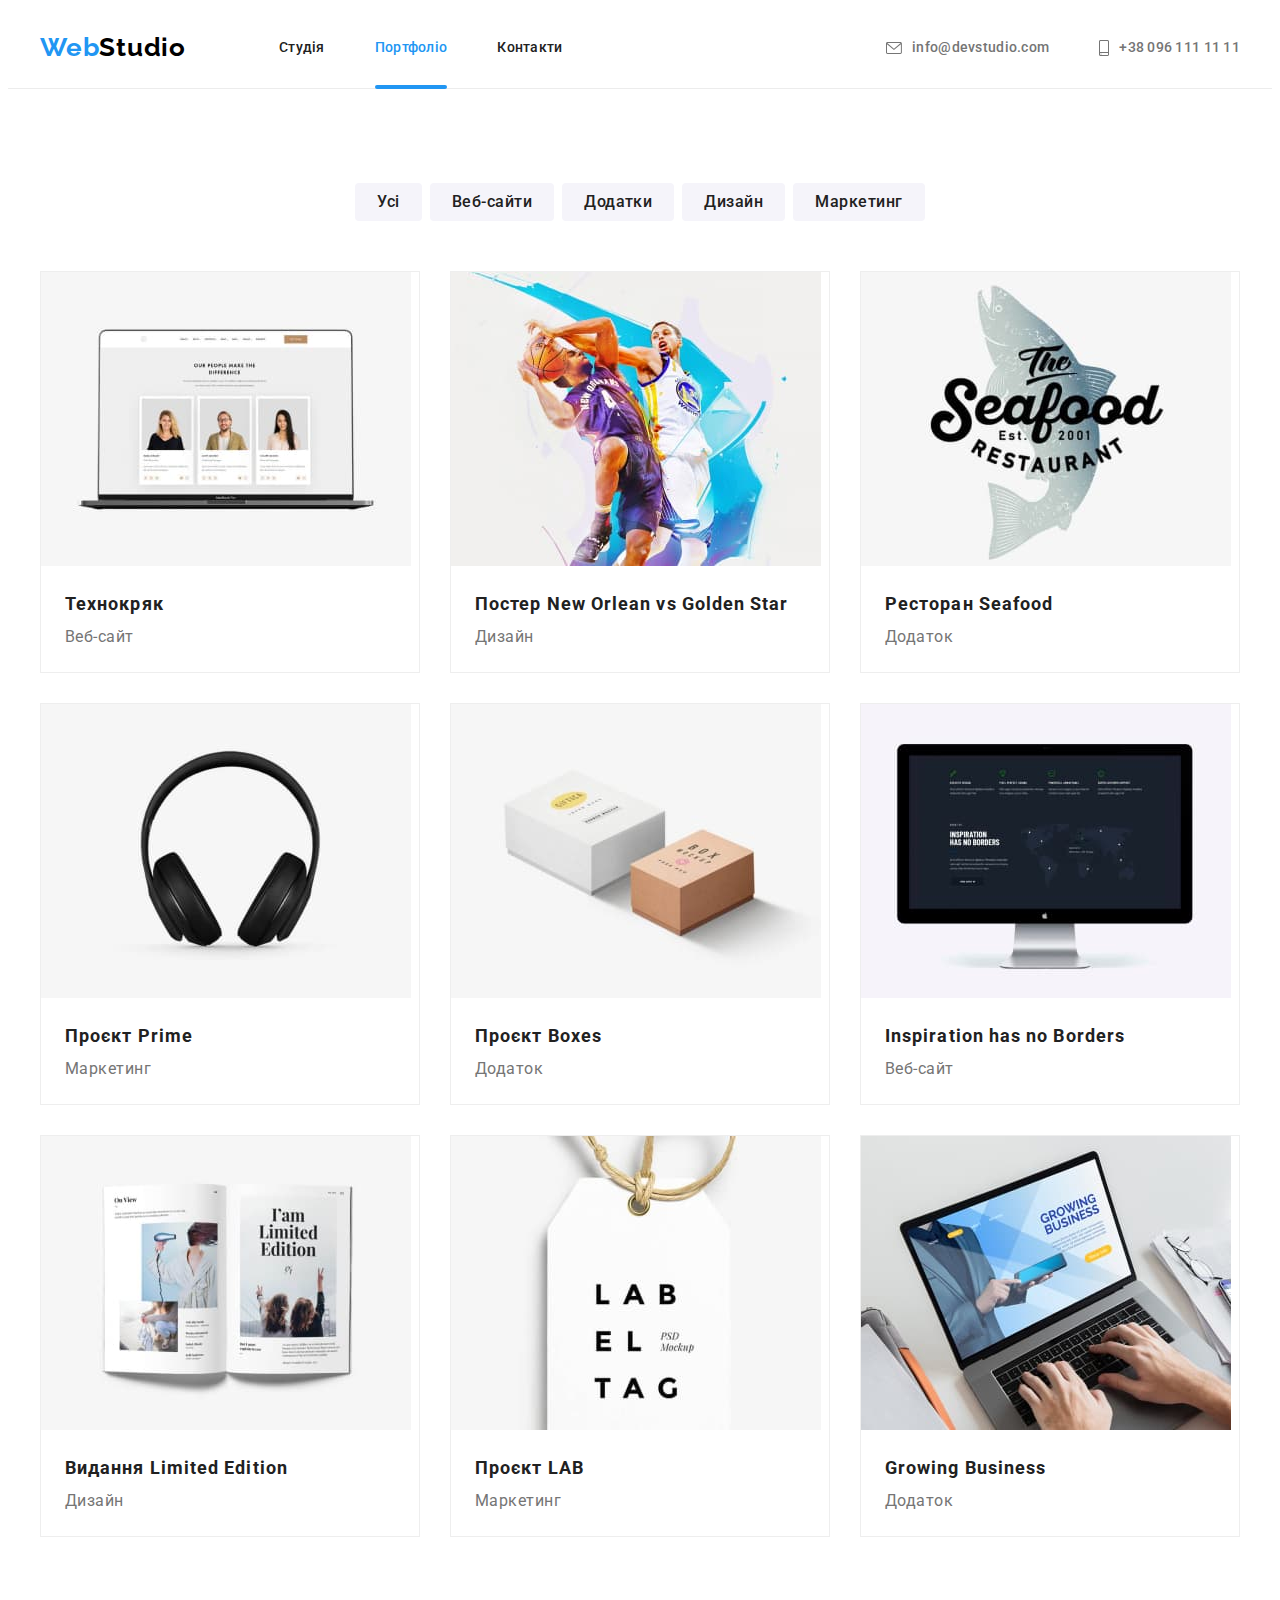
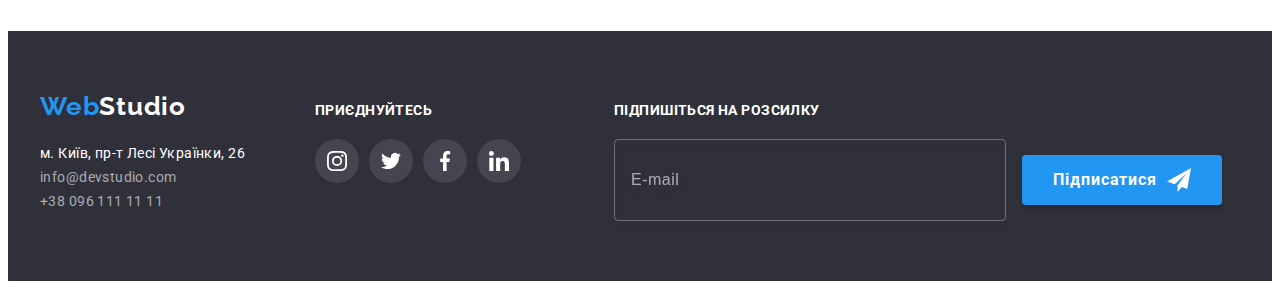
==== portfolio.html @ be8a94b7 "add files" ====
<!DOCTYPE html>
<html lang="uk">
  <head>
    <meta charset="UTF-8" />
    <meta http-equiv="X-UA-Compatible" content="IE=edge" />
    <meta name="viewport" content="width=device-width, initial-scale=1.0" />
    <title>Document</title>
    <link rel="preconnect" href="https://fonts.googleapis.com" />
    <link rel="preconnect" href="https://fonts.gstatic.com" crossorigin />
    <link
      href="https://fonts.googleapis.com/css2?family=Raleway:wght@700&family=Roboto:wght@400;500;700;900&display=swap"
      rel="stylesheet"
    />
    <link
      rel="stylesheet"
      href="https://cdnjs.cloudflare.com/ajax/libs/modern-normalize/1.1.0/modern-normalize.min.css"
      integrity="sha512-wpPYUAdjBVSE4KJnH1VR1HeZfpl1ub8YT/NKx4PuQ5NmX2tKuGu6U/JRp5y+Y8XG2tV+wKQpNHVUX03MfMFn9Q=="
      crossorigin="anonymous"
      referrerpolicy="no-referrer"
    />
    <link rel="stylesheet" href="./css/styles.css" />
    <link rel="stylesheet" href="./css/main.min.css" />
  </head>
  <body>
    <!-- хедер -->
    <header class="page-header">
      <div class="container">
        <nav class="navigate">
          <a href="./index.html" class="logo"
            ><span class="title-logo">Web</span>Studio</a
          >

          <!-- навігація -->
          <div class="nav-thumb">
            <ul class="site-nav">
              <li class="item">
                <a href="./index.html" class="link">Студія</a>
              </li>
              <li class="item current">
                <a href="./portfolio.html" class="link">Портфоліо</a>
              </li>
              <li class="item"><a href="" class="link">Контакти</a></li>
            </ul>
          </div>
        </nav>

        <!-- контакти -->
        <ul class="site-contacts">
          <li class="item">
            <a href="mailto:info@devstudio.com" class="contact-link link"
              ><svg class="icon-envelope" widht="16" height="12">
                <use href="./images/sprite.svg#icon-envelope"></use></svg
              >info@devstudio.com</a
            >
          </li>

          <li class="item">
            <a href="tel:+380961111111" class="contact-link link"
              ><svg class="icon-tel" widht="10" height="16">
                <use href="./images/sprite.svg#icon-smartphone"></use></svg
              >+38 096 111 11 11</a
            >
          </li>
        </ul>
      </div>
    </header>

    <main>
      <!-- Портфоліо -->

      <section class="portfolio-section section">
        <div class="container">
          <h1 class="portfolio-title visually-hidden">Портфоліо</h1>

          <ul class="portfolio-nav">
            <li class="item">
              <button type="button" class="button-portfolio button">Усі</button>
            </li>
            <li class="item">
              <button type="button" class="button-portfolio button">
                Веб-сайти
              </button>
            </li>
            <li class="item">
              <button type="button" class="button-portfolio button">
                Додатки
              </button>
            </li>
            <li class="item">
              <button type="button" class="button-portfolio button">
                Дизайн
              </button>
            </li>
            <li class="item">
              <button type="button" class="button-portfolio button">
                Маркетинг
              </button>
            </li>
          </ul>

          <ul class="gallery-list">
            <li class="gallery-list-item">
              <a href="" class="gallery-icon link">
                <div class="gallary-thumb">
                  <img
                    src="./images/2-1.jpg"
                    alt="Веб-сайт"
                    width="370"
                    height="294"
                    class="gallary"
                  />
                  <p class="gallary-effect-text">
                    Ресурс пропонує комплексні пропозиції з різним рівнем
                    функціоналу та сервісів. Все це дозволить відвідувачу
                    отримати вичерпні відомості про компанію чи приватну особу.
                  </p>
                </div>
                <div class="content">
                  <h3 class="gallery-list-title">Технокряк</h3>
                  <p class="gallery-text">Веб-сайт</p>
                </div>
              </a>
            </li>

            <li class="gallery-list-item">
              <a href="" class="gallery-icon link">
                <div class="gallary-thumb">
                  <img
                    src="./images/2-2.jpg"
                    alt="гра в баскетбол"
                    width="370"
                    height="294"
                  />
                  <p class="gallary-effect-text">
                    Ресурс пропонує комплексні пропозиції з різним рівнем
                    функціоналу та сервісів. Все це дозволить відвідувачу
                    отримати вичерпні відомості про компанію чи приватну особу.
                  </p>
                </div>
                <div class="content">
                  <h3 class="gallery-list-title">
                    Постер New Orlean vs Golden Star
                  </h3>
                  <p class="gallery-text">Дизайн</p>
                </div>
              </a>
            </li>

            <li class="gallery-list-item">
              <a href="" class="gallery-icon link">
                <div class="gallary-thumb">
                  <img
                    src="./images/2-3.jpg"
                    alt="логотип ресторану"
                    width="370"
                    height="294"
                  />
                  <p class="gallary-effect-text">
                    Ресурс пропонує комплексні пропозиції з різним рівнем
                    функціоналу та сервісів. Все це дозволить відвідувачу
                    отримати вичерпні відомості про компанію чи приватну особу.
                  </p>
                </div>
                <div class="content">
                  <h3 class="gallery-list-title">Ресторан Seafood</h3>
                  <p class="gallery-text">Додаток</p>
                </div>
              </a>
            </li>

            <li class="gallery-list-item">
              <a href="" class="gallery-icon link">
                <div class="gallary-thumb">
                  <img
                    src="./images/2-4.jpg"
                    alt="навушники"
                    width="370"
                    height="294"
                  />
                  <p class="gallary-effect-text">
                    Ресурс пропонує комплексні пропозиції з різним рівнем
                    функціоналу та сервісів. Все це дозволить відвідувачу
                    отримати вичерпні відомості про компанію чи приватну особу.
                  </p>
                </div>
                <div class="content">
                  <h3 class="gallery-list-title">Проєкт Prime</h3>
                  <p class="gallery-text">Маркетинг</p>
                </div>
              </a>
            </li>

            <li class="gallery-list-item">
              <a href="" class="gallery-icon link">
                <div class="gallary-thumb">
                  <img
                    src="./images/2-5.jpg"
                    alt="навушники"
                    width="370"
                    height="294"
                  />
                  <p class="gallary-effect-text">
                    Ресурс пропонує комплексні пропозиції з різним рівнем
                    функціоналу та сервісів. Все це дозволить відвідувачу
                    отримати вичерпні відомості про компанію чи приватну особу.
                  </p>
                </div>
                <div class="content">
                  <h3 class="gallery-list-title">Проєкт Boxes</h3>
                  <p class="gallery-text">Додаток</p>
                </div>
              </a>
            </li>

            <li class="gallery-list-item">
              <a href="" class="gallery-icon link">
                <div class="gallary-thumb">
                  <img
                    src="./images/2-6.jpg"
                    alt="монітор"
                    width="370"
                    height="294"
                  />
                  <p class="gallary-effect-text">
                    Ресурс пропонує комплексні пропозиції з різним рівнем
                    функціоналу та сервісів. Все це дозволить відвідувачу
                    отримати вичерпні відомості про компанію чи приватну особу.
                  </p>
                </div>
                <div class="content">
                  <h3 class="gallery-list-title">Inspiration has no Borders</h3>
                  <p class="gallery-text">Веб-сайт</p>
                </div>
              </a>
            </li>

            <li class="gallery-list-item">
              <a href="" class="gallery-icon link">
                <div class="gallary-thumb">
                  <img
                    src="./images/2-7.jpg"
                    alt="книга"
                    width="370"
                    height="294"
                  />
                  <p class="gallary-effect-text">
                    Ресурс пропонує комплексні пропозиції з різним рівнем
                    функціоналу та сервісів. Все це дозволить відвідувачу
                    отримати вичерпні відомості про компанію чи приватну особу.
                  </p>
                </div>
                <div class="content">
                  <h3 class="gallery-list-title">Видання Limited Edition</h3>
                  <p class="gallery-text">Дизайн</p>
                </div>
              </a>
            </li>

            <li class="gallery-list-item">
              <a href="" class="gallery-icon link">
                <div class="gallary-thumb">
                  <img
                    src="./images/2-8.jpg"
                    alt="етикетка"
                    width="370"
                    height="294"
                  />
                  <p class="gallary-effect-text">
                    Ресурс пропонує комплексні пропозиції з різним рівнем
                    функціоналу та сервісів. Все це дозволить відвідувачу
                    отримати вичерпні відомості про компанію чи приватну особу.
                  </p>
                </div>
                <div class="content">
                  <h3 class="gallery-list-title">Проєкт LAB</h3>
                  <p class="gallery-text">Маркетинг</p>
                </div>
              </a>
            </li>

            <li class="gallery-list-item">
              <a href="" class="gallery-icon link">
                <div class="gallary-thumb">
                  <img
                    src="./images/2-9.jpg"
                    alt="нетбук"
                    width="370"
                    height="294"
                  />
                  <p class="gallary-effect-text">
                    Ресурс пропонує комплексні пропозиції з різним рівнем
                    функціоналу та сервісів. Все це дозволить відвідувачу
                    отримати вичерпні відомості про компанію чи приватну особу.
                  </p>
                </div>
                <div class="content">
                  <h3 class="gallery-list-title">Growing Business</h3>
                  <p class="gallery-text">Додаток</p>
                </div>
              </a>
            </li>
          </ul>
        </div>
      </section>
    </main>

    <!-- футер -->

    <footer class="footer-items">
      <div class="container">
        <div class="address-container">
          <a href="./index.html" class="logo logo-footer"
            ><span class="title-logo">Web</span>Studio
          </a>

          <!-- адреса -->
          <address class="address-items">
            <div class="address-container">
              <ul class="address-list">
                <li class="address-place">
                  <a
                    href="https://www.google.com/maps/place/%D0%B1%D1%83%D0%BB%D1%8C%D0%B2%D0%B0%D1%80+%D0%9B%D0%B5%D1%81%D1%96+%D0%A3%D0%BA%D1%80%D0%B0%D1%97%D0%BD%D0%BA%D0%B8,+26,+%D0%9A%D0%B8%D1%97%D0%B2,+02000/@50.4267703,30.537616,18z/data=!4m5!3m4!1s0x40d4cf0e033ecbe9:0x57a4dffefec77da0!8m2!3d50.4265807!4d30.5383859"
                    target="_blank"
                    rel="noopener noreferrer"
                    class="link"
                    ><span class="place-text"
                      >м. Київ, пр-т Лесі Українки, 26</span
                    >
                  </a>
                </li>
                <li class="address-contacts">
                  <a href="mailto:info@devstudio.com" class="link"
                    >info@devstudio.com</a
                  >
                </li>

                <li class="address-contacts">
                  <a href="tel:+380961111111" class="link">+38 096 111 11 11</a>
                </li>
              </ul>
            </div>
          </address>
        </div>

        <div class="social-container">
          <h2 class="footer-social-title">Приєднуйтесь</h2>
          <ul class="footer-social-icon-list">
            <li class="social-icon-item">
              <a href="" class="linc-icon bot">
                <svg class="social-icon join" width="20" height="20">
                  <use href="./images/sprite.svg#icon-instagram-1"></use>
                </svg>
              </a>
            </li>

            <li class="social-icon-item">
              <a href="" class="linc-icon bot">
                <svg class="social-icon join" width="20" height="20">
                  <use href="./images/sprite.svg#icon-twitter-1"></use>
                </svg>
              </a>
            </li>

            <li class="social-icon-item">
              <a href="" class="linc-icon bot">
                <svg class="social-icon join" width="20" height="20">
                  <use href="./images/sprite.svg#icon-facebook-1"></use>
                </svg>
              </a>
            </li>

            <li class="social-icon-item">
              <a href="" class="linc-icon bot">
                <svg class="social-icon join" width="20" height="20">
                  <use href="./images/sprite.svg#icon-linkedin-1"></use>
                </svg>
              </a>
            </li>
          </ul>
        </div>
        <div class="label-form">
          <p class="form-title">Підпишіться на розсилку</p>
          <form class="submit-form">
            <input
              type="email"
              name="mail"
              class="mail-text"
              placeholder="E-mail"
            />

            <button type="submit" class="button-send">
              Підписатися
              <svg class="btn-icon" width="24" height="24">
                <use href="./images/icons.svg#icon-send"></use>
              </svg>
            </button>
          </form>
        </div>
      </div>
    </footer>
  </body>
</html>
---- css/styles.css ----
:root {
  --primari-text-color: #212121;
  --title-text-color: #212121;
  --accent-color: #2196f3;
  --accent-button-color: #2196f3;
  --button-text-color: #ffffff;
  --primari-bcg-color: #f5f5f5;
  --paragraph-text: #757575;
}

body {
  font-family: "Roboto", sans-serif;
  color: var(--primari-text-color);
  background-color: #ffffff;
}

/* НАВІГАЦІЯ */

.logo {
  padding-top: 24px;
  padding-bottom: 25px;

  text-decoration: none;
  font-family: "Raleway", sans-serif;
  font-weight: 700;
  font-size: 26px;
  line-height: 1.19;

  letter-spacing: 0.03em;
  color: #000000;
}

.title-logo {
  color: #2196f3;
}

/* Футер лого */

footer .logo {
  color: #ffffff;
}

.section {
  padding-top: 94px;
  padding-bottom: 94px;
  /* outline: 2px solid tomato; */
  max-width: 1600px;
}

h1,
h2,
h3,
h4,
h5,
h6,
p,
ul {
  margin-top: 0;
  margin-bottom: 0;
}

/*------------- ХЕДЕР -------------*/



a {
  font-family: inherit;
  outline: none;
}

a.link {
  color: var(--primari-text-color);
}

.link {
  text-decoration: none;
  display: block;

  transition-property: color;
  transition-duration: 250ms;
  transition-timing-function: cubic-bezier(0.4, 0, 0.2, 1);
}

.address-items .link {
  display: flex;
  text-decoration: none;
}

.site-contacts {
  display: flex;
  align-items: center;

  margin-left: auto;
  padding-left: 0;
}

.site-contacts .item {
  display: inline-flex;
  padding-top: 32px;
  padding-bottom: 32px;
}

.site-contacts .item + .item {
  margin-left: 50px;
}

.site-contacts .link {
  font-weight: 500;
  font-size: 14px;
  line-height: 1.14;
  letter-spacing: 0.02em;

  color: #757575;
}

.item {
  position: relative;
}

.current .link {
  color: var(--accent-color);
}

.item.current .link::after {
  position: absolute;

  display: inline-block;

  content: "";

  width: 100%;
  height: 4px;

  bottom: -1px;
  left: 0;

  background: var(--accent-color);
  border-radius: 2px;
}

ul {
  list-style: none;
  font-style: normal;
}

.link:hover,
.link:focus {
  color: var(--accent-color);
}

img {
  display: block;
}

.icon-contact {
  display: flex;
}

.contact-link {
  display: flex;
  align-items: center;
  fill: #757575;
}

.icon-envelope {
  width: 16px;
  height: 12px;
  margin-right: 10px;
  fill: inherit;

  transition: fill 250ms cubic-bezier(0.4, 0, 0.2, 1);
}

.contact-link.link:hover,
.contact-link.link:focus {
  fill: var(--accent-color);
}

.icon-tel {
  display: flex;

  width: 10px;
  height: 16px;
  margin-right: 10px;

  fill: inherit;
  transition: fill 250ms cubic-bezier(0.4, 0, 0.2, 1);
}

/*------------- ГЕРОЙ -------------*/

.section-hero.section {
  max-width: 1600px;
  height: 600px;
  padding-top: 200px;
  padding-bottom: 200px;

  background-image: linear-gradient(
      to right,
      rgba(47, 48, 58, 0.4),
      rgba(47, 48, 58, 0.4)
    ),
    url(../images/hero.jpg);
  background-size: cover;
  background-repeat: no-repeat;
  background-color: #c4c4c4;
}

.section-hero {
  background-color: #2f303a;
  text-align: center;
}

.hero-title {
  text-align: center;

  font-weight: 900;
  font-size: 44px;
  line-height: 1.36;

  letter-spacing: 0.06em;
  text-transform: uppercase;

  color: #ffffff;
  margin-bottom: 30px;
}

/*------------- КНОПКИ -------------*/

button {
  display: inline-block;
  font-family: inherit;
  cursor: pointer;
  text-align: center;

  outline: none;
}

.button {
  background: #f5f4fa;
  border-radius: 4px;
  padding: 6px 22px;

  transition-property: color, background-color, box-shadow;
  transition-duration: 250ms;
  transition-timing-function: cubic-bezier(0.4, 0, 0.2, 1);
}

.button-hero {
  border: none;
  font-weight: 700;
  font-size: 16px;
  line-height: 1.88;

  min-width: 216px;
  padding: 10px 32px;

  letter-spacing: 0.06em;

  outline: none;

  background: #2196f3;
  box-shadow: 0px 4px 4px rgba(0, 0, 0, 0.15);
  border-radius: 4px;
  color: var(--button-text-color);

  transition-property: background-color;
  transition-duration: 250ms;
  transition-timing-function: cubic-bezier(0.4, 0, 0.2, 1);
}

.button:hover,
.button:focus {
  /* padding: 6px 25px; */
  color: #ffffff;
  background-color: var(--accent-color);

  box-shadow: 0px 3px 1px rgba(0, 0, 0, 0.1), 0px 1px 2px rgba(0, 0, 0, 0.08),
    0px 2px 2px rgba(0, 0, 0, 0.12);
  border-radius: 4px;
}

.button-hero:active {
  background: #188ce8;
}

/*------------- БЛОК 1 -------------*/

/* .section-features {} */

.features-title {
  color: var(--primari-bcg-color);
}

.features-items {
  display: flex;
  padding-left: 0;
}

.features-items .item-list:not(:last-child) {
  margin-right: 30px;
}

.features-items .item-list {
  max-width: 270px;
}

/* .item-list {} */

/* .item-list::before {
  display: block;
  content: "";
  height: 120px;

  background: #f5f4fa;
  border-radius: 4px;

  margin-bottom: 30px;

  background-size: contain;
  background-repeat: no-repeat;
  background-position: center;
} */

.title-item-list {
  font-weight: 700;
  font-size: 14px;
  line-height: 1.14;
  letter-spacing: 0.03em;
  text-transform: uppercase;

  color: var(--primari-text-color);

  margin-bottom: 10px;
}

.icon-features {
  display: flex;
  align-items: center;
  width: 270px;
  height: 120px;

  background: #f5f4fa;
  border-radius: 4px;

  margin-bottom: 30px;
}

.features-items-text {
  font-size: 14px;
  line-height: 1.71;

  letter-spacing: 0.03em;

  color: var(--paragraph-text);
}

/*------------- БЛОК 2 -------------*/

.section-work {
  padding-top: 0;
}

.work-title {
  font-weight: 700;
  font-size: 36px;
  line-height: 1.17;
  text-align: center;
  letter-spacing: 0.03em;

  color: var(--primari-text-color);

  margin-bottom: 50px;
}

.work-list {
  padding: 0;
  display: flex;
  flex-wrap: wrap;
}

.wokr-list-item {
  display: flex;
  margin-right: 30px;
}

.wokr-list-item:nth-child(3n) {
  margin-right: 0;
}

.wokr-list-thumb {
  position: relative;
}

.text-wokr-list-item {
  font-weight: 700;
  font-size: 14px;
  line-height: 1.14;
  text-align: center;
  letter-spacing: 0.03em;
  text-transform: uppercase;

  color: #ffffff;
}

.team-name-box {
  position: absolute;

  bottom: 0;
  width: 100%;
  height: 70px;

  display: flex;
  justify-content: center;
  align-items: center;

  background: rgba(47, 48, 58, 0.8);
}
/* .work-pictures {} */

/*------------- БЛОК 3 -------------*/

.section-team {
  background-color: #f5f4fa;
}

.team-title {
  font-weight: 700;
  font-size: 36px;
  line-height: 1.17;
  text-align: center;
  letter-spacing: 0.03em;

  color: var(--primari-text-color);

  margin-bottom: 50px;
}

.team-list {
  padding: 0;
  display: flex;
  text-align: center;
}

.team-list .content {
  padding-top: 30px;
  padding-bottom: 30px;

  box-shadow: 0px 1px 3px rgba(0, 0, 0, 0.12), 0px 1px 1px rgba(0, 0, 0, 0.14),
    0px 2px 1px rgba(0, 0, 0, 0.2);
  border-radius: 0px 0px 4px 4px;
}

.team-list-item {
  background-color: #ffffff;
  margin-right: 30px;
}

.team-list-item:nth-child(4n) {
  margin-right: 0;
}

/* .team-pictures { } */

.team-list-name {
  font-weight: 500;
  font-size: 16px;
  line-height: 1.19;

  letter-spacing: 0.03em;

  color: var(--primari-text-color);

  margin-bottom: 10px;
}

.team-text {
  font-size: 16px;
  line-height: 1.19;

  letter-spacing: 0.03em;

  color: var(--paragraph-text);

  margin-bottom: 16px;
}

/*------------- PAGES 2 PORTFOLIO -------------*/

/* .portfolio-section {} */

.portfolio-title {
  color: var(--primari-bcg-color);
}

.portfolio-nav {
  display: flex;
  justify-content: center;

  padding-left: 0;
  margin-bottom: 50px;
}

.portfolio-nav .item {
  margin-right: 8px;
}

.portfolio-nav .item:nth-child(5n) {
  margin-right: 0;
}

/*------------- Кнопки Навігації PORTFOLIO -------------*/

.button-portfolio {
  background: #f5f4fa;
  border-radius: 4px;
  border: none;
  font-weight: 500;
  font-size: 16px;
  line-height: 1.62;

  text-align: center;
  letter-spacing: 0.03em;

  color: #212121;
}

/*------------- ГАЛЕРЕЯ -------------*/

/* .gallery-section {} */

.gallery-title {
  color: var(--primari-bcg-color);
}

.gallery-list {
  display: flex;
  flex-wrap: wrap;

  padding-left: 0;
}

.gallery-list-item .content {
  padding: 20px 24px;
}

.gallery-icon {
  position: relative;
  display: block;
  border: 1px solid #eeeeee;

  transition: box-shadow 250ms cubic-bezier(0.4, 0, 0.2, 1);
}

.gallary-thumb {
  position: relative;
  overflow: hidden;
}

.gallary-effect-text {
  position: absolute;

  top: 0;
  width: 100%;
  height: 100%;
  padding: 63px 24px;

  font-weight: 400;
  font-size: 18px;
  line-height: 1.56;

  letter-spacing: 0.03em;

  color: #ffffff;

  background-color: rgba(33, 150, 243, 0.9);

  transform: translateY(100%);
  transition: transform 250ms cubic-bezier(0.4, 0, 0.2, 1);
}

.gallery-icon:hover .gallary-effect-text,
.gallery-icon:focus .gallary-effect-text {
  transform: translateY(0);
}

/* Фіксований розмір */

/* .gallery-list-item {
  width: 370px;

  margin-right: 30px;
  margin-bottom: 30px;

  border: 1px solid #eeeeee;
} */

/* Адаптивний розмір */

.gallery-list-item {
  width: calc((100% - 60px) / 3);
  margin-right: 30px;
  margin-bottom: 30px;
}

.gallery-list-item:nth-child(3n) {
  margin-right: 0;
}

.gallery-list-item:nth-last-child(-n + 3) {
  margin-bottom: 0;
}

.gallery-icon:hover,
.gallery-icon:focus {
  box-shadow: 0px 1px 1px rgba(0, 0, 0, 0.12), 0px 4px 4px rgba(0, 0, 0, 0.06),
    1px 4px 6px rgba(0, 0, 0, 0.16);
}

.gallery-list-title {
  font-weight: 700;
  font-size: 18px;
  line-height: 2;

  letter-spacing: 0.06em;

  color: var(--primari-text-color);
}

.gallery-text {
  font-size: 16px;
  line-height: 1.88;

  letter-spacing: 0.03em;

  color: var(--paragraph-text);
}
/*------------- ПОСТІЙНІ КЛІЄНТИ -------------*/

.section-clients {
  max-width: 1600px;
}

.clients-title {
  font-weight: 700;
  font-size: 36px;
  line-height: 1.67;
  text-align: center;
  letter-spacing: 0.03em;

  color: var(--title-text-color);

  margin-bottom: 50px;
}

.clients-list {
  display: flex;
  align-items: center;
  justify-content: space-between;
  padding: 0;
  fill: #afb1b8;
}

/*=========== ПОСИЛАННЯ НА ПОСТІЙНИХ КЛІЄНТІВ ===========*/

.client-linc-icon {
  display: flex;
  justify-content: center;
  align-items: center;
  width: 170px;
  height: 92px;

  outline: none;

  border: 1px solid #afb1b8;
  border-radius: 4px;

  transition-property: border;
  transition-duration: 250ms;
  transition-timing-function: cubic-bezier(0.4, 0, 0.2, 1);
}

.client-linc-icon:hover,
.client-linc-icon:focus {
  border: 1px solid var(--accent-color);
}

.client-icon {
  fill: #afb1b8;
  border: none;

  transition: fill 250ms cubic-bezier(0.4, 0, 0.2, 1);
}

.client-linc-icon:focus .client-icon,
.client-linc-icon:hover .client-icon {
  fill: var(--accent-color);
}

/*------------- FOOTER -------------*/

address {
  display: block;
}

.footer-items {
  padding-top: 60px;
  padding-bottom: 60px;

  max-width: 1600px;
  background-color: #2f303a;
}

.footer-items .container {
  display: flex;
}

.address-items {
  display: flex;
  margin-right: auto;
}

.address-list {
  display: inline-block;
  padding-left: 0;
}

/* .address-place {} */

.place-text {
  font-size: 14px;
  line-height: 1.71;

  letter-spacing: 0.03em;

  color: #ffffff;

  transition-property: color, background-color;
  transition-duration: 250ms;
  transition-timing-function: cubic-bezier(0.4, 0, 0.2, 1);
}

.link:hover > .place-text,
.link:focus > .place-text {
  color: var(--accent-color);
}

.address-contacts .link {
  font-size: 14px;
  line-height: 1.71;

  letter-spacing: 0.03em;

  color: rgba(255, 255, 255, 0.6);
}

.address-list .link:hover,
.address-list .link:focus {
  color: var(--accent-color);
}

.visually-hidden {
  position: absolute;
  white-space: nowrap;
  width: 1px;
  height: 1px;
  overflow: hidden;
  border: 0;
  padding: 0;
  clip: rect(0 0 0 0);
  clip-path: inset(50%);
  margin: -1px;
}

.logo-footer {
  display: flex;
  margin-bottom: 20px;

  padding: 0;
  margin-right: auto;
}

.address-place .link {
  margin-right: auto;
}

.address-container {
  display: flex;
  flex-direction: column;
}

.join-title {
  font-weight: 700;
  font-size: 14px;
  line-height: 1.42;
  letter-spacing: 0.03em;
  text-transform: uppercase;

  color: #ffffff;
}

.footer-icon-join {
  display: flex;
}

.social-icon-item {
  margin-right: 10px;
}

.social-icon-item:last-child {
  margin-right: 0;
}

.linc-icon.bot {
  background: rgba(255, 255, 255, 0.1);

  outline: none;

  transition-property: background;
  transition-duration: 250ms;
  transition-timing-function: cubic-bezier(0.4, 0, 0.2, 1);
}

.social-icon {
  fill: #afb1b8;
  transition: fill 250ms cubic-bezier(0.4, 0, 0.2, 1);
}

.social-icon.join {
  fill: #ffffff;
  transition: none;
}

.linc-icon {
  display: flex;
  align-items: center;
  justify-content: center;

  width: 44px;
  height: 44px;
  border-radius: 50%;

  outline: none;

  transition-property: fill, background-color;
  transition-duration: 250ms;
  transition-timing-function: cubic-bezier(0.4, 0, 0.2, 1);
}

.linc-icon:hover,
.linc-icon:focus {
  background-color: var(--accent-color);
}

.linc-icon:hover .social-icon,
.linc-icon:focus .social-icon {
  fill: #ffffff;
}

.team-social-icon-list {
  display: flex;
  justify-content: space-between;

  margin-right: 32px;
  margin-left: 32px;
  padding: 0;
}

.social-container {
  display: flex;
  flex-direction: column;
  margin-top: 12px;
  margin-left: 70px;
}

.footer-social-icon-list {
  display: flex;
  padding: 0;
}

.footer-social-title {
  font-weight: 700;
  font-size: 14px;
  line-height: 1.14;
  letter-spacing: 0.03em;
  text-transform: uppercase;

  color: #ffffff;

  margin-bottom: 20px;
}

.backdrop {
  position: fixed;
  top: 0;
  left: 0;

  width: 100%;
  height: 100%;

  background: rgba(47, 48, 58, 0.5);

  opacity: 1;
  transition: opacity 250ms cubic-bezier(0.4, 0, 0.2, 1);
}

.backdrop.is-hidden {
  opacity: 0;
  pointer-events: none;
  visibility: hidden;
}

.backdrop.is-hidden .modal {
  transform: translate(-50%, -50%) scale(2);
}

.modal {
  position: absolute;
  top: 50%;
  left: 50%;

  width: 528px;
  min-height: 581px;
  padding: 10px;

  background: #ffffff;
  box-shadow: 0px 1px 3px rgba(0, 0, 0, 0.12), 0px 1px 1px rgba(0, 0, 0, 0.14),
    0px 2px 1px rgba(0, 0, 0, 0.2);
  border-radius: 4px;

  transform: translate(-50%, -50%) scale(1);
  transition: transform 250ms cubic-bezier(0.4, 0, 0.2, 1);
}

.btn-modal {
  display: flex;
  align-items: center;
  justify-content: center;
  position: absolute;

  top: 8px;
  right: 8px;
  width: 30px;
  height: 30px;
  border-radius: 50%;

  padding: 0;

  color: #000000;

  font-size: 18px;

  background: #ffffff;
  border: 1px solid rgba(0, 0, 0, 0.1);
}

.icon-close {
  fill: #000000;
  background: #ffffff;

  transition: fill 250ms cubic-bezier(0.4, 0, 0.2, 1);
}

.icon-close:hover,
.icon-close:focus {
  fill: var(--accent-color);
}

.label-form {
  display: flex;
  flex-direction: column;
  margin-top: 12px;
  margin-left: 93px;
}

.form-title {
  font-weight: 700;
  font-size: 14px;
  line-height: 1.14;
  letter-spacing: 0.03em;
  text-transform: uppercase;

  color: #ffffff;

  margin-bottom: 20px;
}

.button-send {
  padding: 10px 28px;
  width: 200px;
  height: 50px;

  display: inline-flex;
  justify-content: center;
  align-items: center;

  font-weight: 700;
  font-size: 16px;
  line-height: 1.88;

  letter-spacing: 0.06em;

  color: #ffffff;

  background: #2196f3;
  box-shadow: 0px 4px 4px rgba(0, 0, 0, 0.15);
  border-radius: 4px;

  border: none;
}

.btn-icon {
  margin-left: 10px;
}

.mail-text {
  padding: 15px 16px;
  width: 358px;
  height: 50px;

  margin-right: 12px;

  outline: none;

  background-color: transparent;
  color: #ffffff;

  border: 1px solid rgba(255, 255, 255, 0.3);
  filter: drop-shadow(0px 4px 4px rgba(0, 0, 0, 0.15));
  border-radius: 4px;

  transition: border 250ms cubic-bezier(0.4, 0, 0.2, 1);
}

.mail-text:hover,
.mail-text:focus {
  border: 1px solid #2196f3;
}

.mail-text::placeholder {
  font-size: 16px;
  line-height: 1.25;

  letter-spacing: 0.03em;

  color: rgba(255, 255, 255, 0.6);
}

textarea {
  padding: 12px 16px;

  outline: none;
  resize: none;
  border: 1px solid rgba(33, 33, 33, 0.2);
  border-radius: 4px;

  transition: border 250ms cubic-bezier(0.4, 0, 0.2, 1);
}

textarea:hover,
textarea:focus {
  border: 1px solid #2196f3;
  cursor: pointer;
}

.form-field textarea::placeholder {
  font-size: 12px;
  line-height: 1.67;
  letter-spacing: 0.01em;

  color: rgba(117, 117, 117, 0.5);
}

.modal {
  padding: 40px;
  margin-left: auto;
  margin-right: auto;
}

.modal-title {
  font-weight: 700;
  font-size: 20px;
  line-height: 1.15;
  text-align: center;
  letter-spacing: 0.03em;

  color: #212121;

  margin-top: 0;
  margin-bottom: 12px;
}

.form-field {
  display: flex;
  flex-direction: column;

  margin-bottom: 10px;

  border: none;
}

.form-input {
  padding: 11px 12px;
  padding-top: 11px;
  padding-right: 12px;
  padding-bottom: 11px;
  padding-left: 42px;
  width: 100%;
  height: 40px;

  outline: none;

  background-color: transparent;

  border: 1px solid rgba(33, 33, 33, 0.2);
  border-radius: 4px;

  transition: border 250ms cubic-bezier(0.4, 0, 0.2, 1);
}

.modal-icon {
  position: absolute;
  left: 12px;
  top: 50%;
  transform: translateY(-50%);

  fill: #212121;

  transition: fill 250ms cubic-bezier(0.4, 0, 0.2, 1);
}

.form-input:hover + .modal-icon,
.form-input:focus + .modal-icon {
  fill: var(--accent-color);
}

.form-input:hover,
.form-input:focus {
  border: 1px solid #2196f3;
}

.input-wrap:hover > input {
  border: 1px solid #2196f3;
}

.input-wrap:hover > svg {
  fill: var(--accent-color);
}

.form-label {
  margin-bottom: 4px;
}

.contract-label {
  display: flex;
  align-items: center;
  font-size: 14px;
  line-height: 1.71;

  letter-spacing: 0.03em;

  color: #757575;
}

.btn-modal-send.button {
  font-weight: 700;
  font-size: 16px;
  line-height: 1.88;

  letter-spacing: 0.06em;

  max-width: 200px;

  color: #ffffff;

  padding: 10px 52px;

  background: #2196f3;
  box-shadow: 0px 4px 4px rgba(0, 0, 0, 0.15);
  border-radius: 4px;

  border: none;

  transition: background 250ms cubic-bezier(0.4, 0, 0.2, 1);
}

.btn-modal-send.button:hover,
.btn-modal-send.button:focus {
  background: #188ce8;
}

.contract-link {
  color: #2196f3;
}

.form-field label {
  font-size: 12px;
  line-height: 1.67;

  letter-spacing: 0.01em;

  color: #757575;
}

.form-cotnract {
  margin-top: 20px;
  margin-right: auto;
  margin-bottom: 30px;
  margin-left: 12px;
}

.form-send {
  display: flex;
  justify-content: center;
}

.input-wrap {
  position: relative;
  display: flex;
}

.modal-icon {
  position: absolute;
  left: 12px;
  top: 50%;
  transform: translateY(-50%);
}

/*============== КАСТОМНИЙ ЧЕКБОКС ========== */

.contract-label > span {
  display: flex;
  align-items: center;
  justify-content: center;

  width: 16px;
  height: 15px;
  border: 2px solid #212121;
  border-radius: 4px;
  margin-right: 7px;
  fill: transparent;

  transition: fill 250ms cubic-bezier(0.4, 0, 0.2, 1),
    border 250ms cubic-bezier(0.4, 0, 0.2, 1);
}

.input-btn:checked + .contract-label > span {
  background-color: var(--accent-color);
  border-color: transparent;
  fill: #ffffff;
}
---- css/main.min.css ----
.container{display:block;margin-left:auto;margin-right:auto;padding-left:15px;padding-right:15px;width:1200px}.navigate{display:flex}.page-header{max-width:1600px;border-bottom:1px solid #ececec}.page-header .container{display:flex;align-items:center}.site-nav{display:flex;align-items:center;margin-left:93px;padding-left:0;font-weight:500;font-size:14px;line-height:1.14;letter-spacing:.02em;color:#212121}.site-nav .item{padding-top:32px;padding-bottom:32px}.site-nav .item:not(:last-child){margin-right:50px}/*# sourceMappingURL=main.min.css.map */
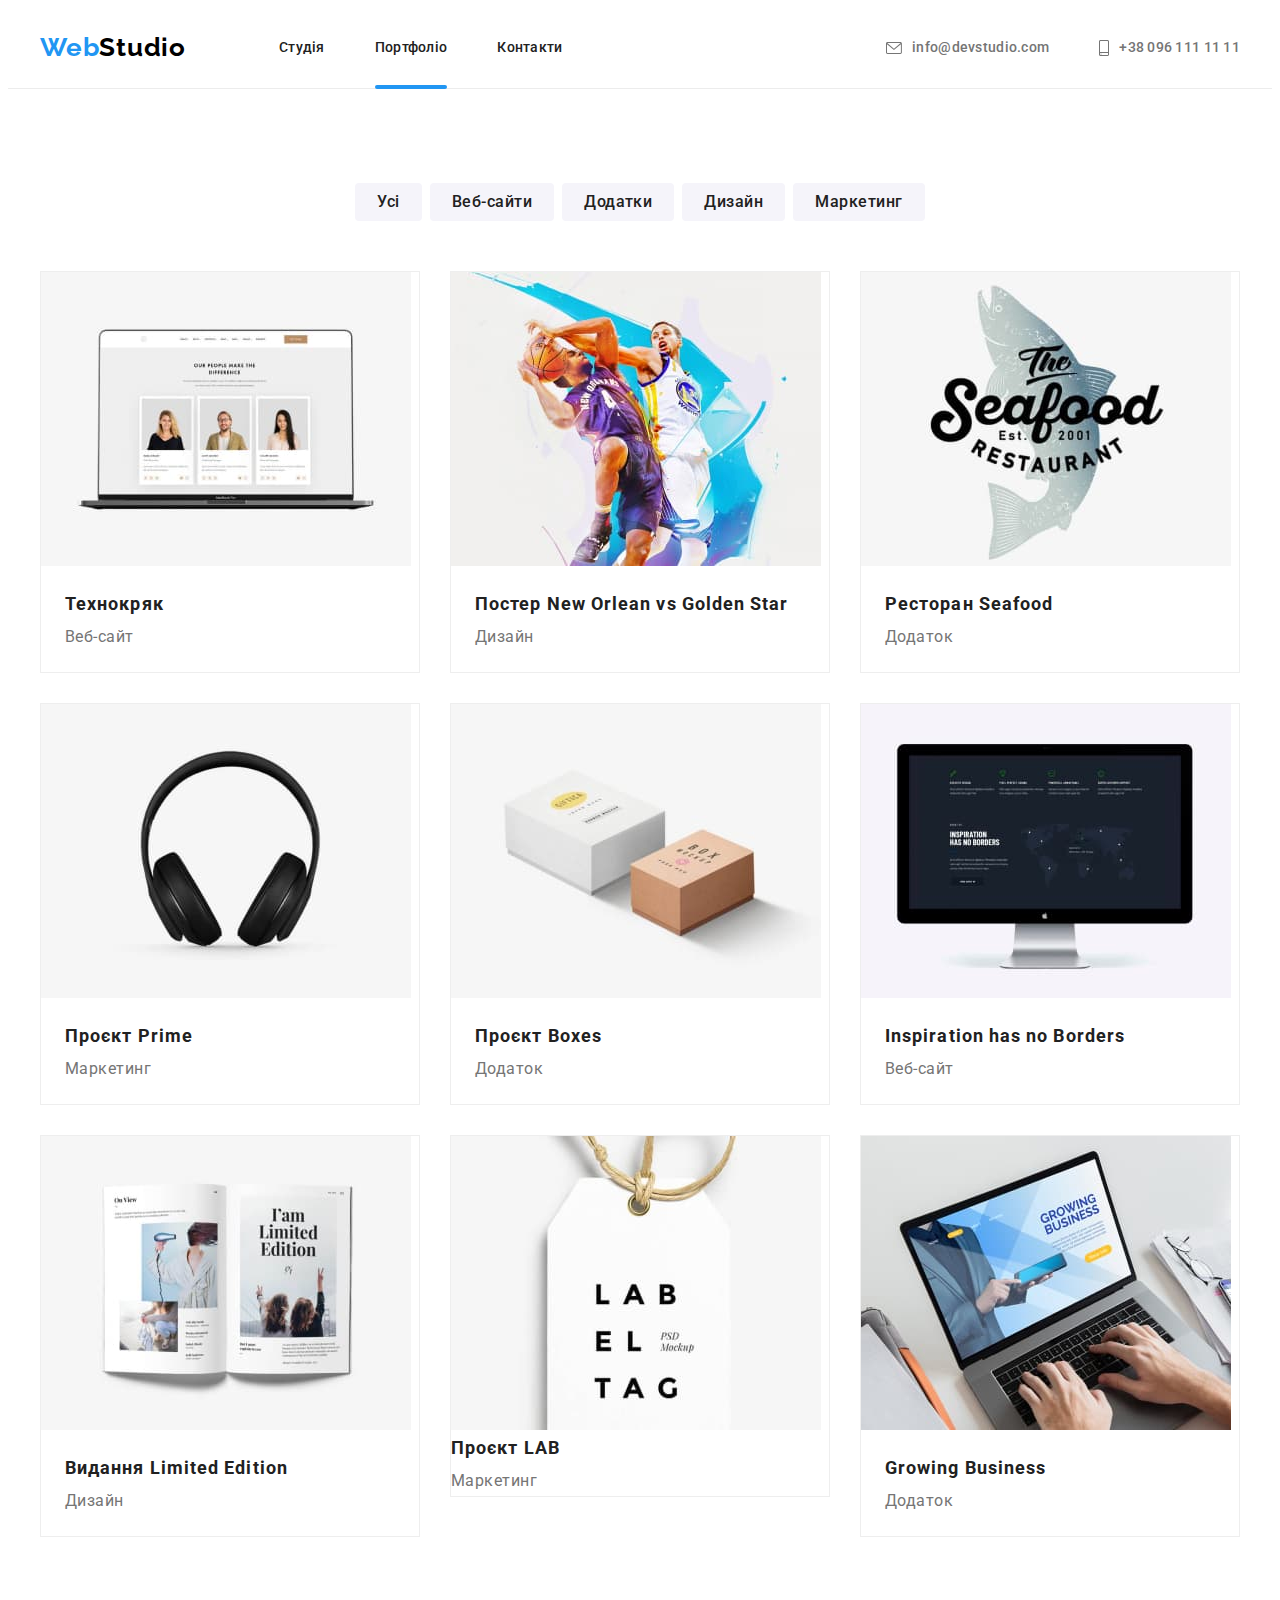
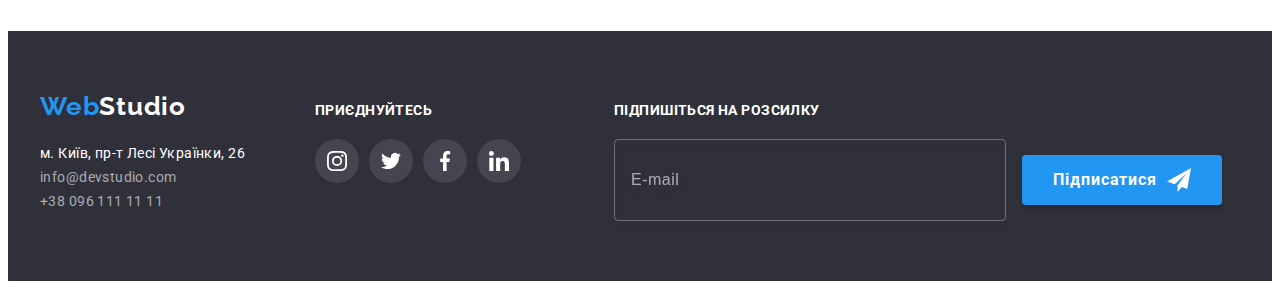
==== commit e87b49de: "BEM" ====
--- a/portfolio.html
+++ b/portfolio.html
@@ -24,38 +24,40 @@
   <body>
     <!-- хедер -->
     <header class="page-header">
-      <div class="container">
-        <nav class="navigate">
+      <div class="page-header__container container">
+        <nav class="page-header__navigate">
           <a href="./index.html" class="logo"
             ><span class="title-logo">Web</span>Studio</a
           >
 
           <!-- навігація -->
-          <div class="nav-thumb">
+          <div>
             <ul class="site-nav">
-              <li class="item">
+              <li class="site-nav__item">
                 <a href="./index.html" class="link">Студія</a>
               </li>
-              <li class="item current">
+              <li class="site-nav__item site-nav__item--current">
                 <a href="./portfolio.html" class="link">Портфоліо</a>
               </li>
-              <li class="item"><a href="" class="link">Контакти</a></li>
+              <li class="site-nav__item">
+                <a href="" class="link">Контакти</a>
+              </li>
             </ul>
           </div>
         </nav>
 
         <!-- контакти -->
         <ul class="site-contacts">
-          <li class="item">
-            <a href="mailto:info@devstudio.com" class="contact-link link"
+          <li class="site-contacts__item">
+            <a href="mailto:info@devstudio.com" class="site-contacts__link link"
               ><svg class="icon-envelope" widht="16" height="12">
                 <use href="./images/sprite.svg#icon-envelope"></use></svg
               >info@devstudio.com</a
             >
           </li>
 
-          <li class="item">
-            <a href="tel:+380961111111" class="contact-link link"
+          <li class="site-contacts__item">
+            <a href="tel:+380961111111" class="site-contacts__link link"
               ><svg class="icon-tel" widht="10" height="16">
                 <use href="./images/sprite.svg#icon-smartphone"></use></svg
               >+38 096 111 11 11</a
@@ -68,234 +70,236 @@
     <main>
       <!-- Портфоліо -->
 
-      <section class="portfolio-section section">
-        <div class="container">
-          <h1 class="portfolio-title visually-hidden">Портфоліо</h1>
-
-          <ul class="portfolio-nav">
-            <li class="item">
-              <button type="button" class="button-portfolio button">Усі</button>
-            </li>
-            <li class="item">
-              <button type="button" class="button-portfolio button">
+      <section class="portfolio section">
+        <div class="portfolio__container container">
+          <h1 class="portfolio__title visually-hidden">Портфоліо</h1>
+
+          <ul class="portfolio__nav">
+            <li class="portfolio__item">
+              <button type="button" class="portfolio__button button">
+                Усі
+              </button>
+            </li>
+            <li class="portfolio__item">
+              <button type="button" class="portfolio__button button">
                 Веб-сайти
               </button>
             </li>
-            <li class="item">
-              <button type="button" class="button-portfolio button">
+            <li class="portfolio__item">
+              <button type="button" class="portfolio__button button">
                 Додатки
               </button>
             </li>
-            <li class="item">
-              <button type="button" class="button-portfolio button">
+            <li class="portfolio__item">
+              <button type="button" class="portfolio__button button">
                 Дизайн
               </button>
             </li>
-            <li class="item">
-              <button type="button" class="button-portfolio button">
+            <li class="portfolio__item">
+              <button type="button" class="portfolio__button button">
                 Маркетинг
               </button>
             </li>
           </ul>
 
-          <ul class="gallery-list">
-            <li class="gallery-list-item">
-              <a href="" class="gallery-icon link">
-                <div class="gallary-thumb">
+          <ul class="gallery">
+            <li class="gallery__item">
+              <a href="" class="gallery__icon link">
+                <div class="gallery__thumb">
                   <img
                     src="./images/2-1.jpg"
                     alt="Веб-сайт"
                     width="370"
                     height="294"
-                    class="gallary"
-                  />
-                  <p class="gallary-effect-text">
-                    Ресурс пропонує комплексні пропозиції з різним рівнем
-                    функціоналу та сервісів. Все це дозволить відвідувачу
-                    отримати вичерпні відомості про компанію чи приватну особу.
-                  </p>
-                </div>
-                <div class="content">
-                  <h3 class="gallery-list-title">Технокряк</h3>
-                  <p class="gallery-text">Веб-сайт</p>
-                </div>
-              </a>
-            </li>
-
-            <li class="gallery-list-item">
-              <a href="" class="gallery-icon link">
-                <div class="gallary-thumb">
+                  />
+
+                  <p class="gallery__overlay">
+                    Ресурс пропонує комплексні пропозиції з різним рівнем
+                    функціоналу та сервісів. Все це дозволить відвідувачу
+                    отримати вичерпні відомості про компанію чи приватну особу.
+                  </p>
+                </div>
+                <div class="gallery__content">
+                  <h3 class="gallery__title">Технокряк</h3>
+                  <p class="gallery__text">Веб-сайт</p>
+                </div>
+              </a>
+            </li>
+
+            <li class="gallery__item">
+              <a href="" class="gallery__icon link">
+                <div class="gallery__thumb">
                   <img
                     src="./images/2-2.jpg"
                     alt="гра в баскетбол"
                     width="370"
                     height="294"
                   />
-                  <p class="gallary-effect-text">
-                    Ресурс пропонує комплексні пропозиції з різним рівнем
-                    функціоналу та сервісів. Все це дозволить відвідувачу
-                    отримати вичерпні відомості про компанію чи приватну особу.
-                  </p>
-                </div>
-                <div class="content">
-                  <h3 class="gallery-list-title">
+                  <p class="gallery__overlay">
+                    Ресурс пропонує комплексні пропозиції з різним рівнем
+                    функціоналу та сервісів. Все це дозволить відвідувачу
+                    отримати вичерпні відомості про компанію чи приватну особу.
+                  </p>
+                </div>
+                <div class="gallery__content">
+                  <h3 class="gallery__title">
                     Постер New Orlean vs Golden Star
                   </h3>
-                  <p class="gallery-text">Дизайн</p>
-                </div>
-              </a>
-            </li>
-
-            <li class="gallery-list-item">
-              <a href="" class="gallery-icon link">
-                <div class="gallary-thumb">
+                  <p class="gallery__text">Дизайн</p>
+                </div>
+              </a>
+            </li>
+
+            <li class="gallery__item">
+              <a href="" class="gallery__icon link">
+                <div class="gallery__thumb">
                   <img
                     src="./images/2-3.jpg"
                     alt="логотип ресторану"
                     width="370"
                     height="294"
                   />
-                  <p class="gallary-effect-text">
-                    Ресурс пропонує комплексні пропозиції з різним рівнем
-                    функціоналу та сервісів. Все це дозволить відвідувачу
-                    отримати вичерпні відомості про компанію чи приватну особу.
-                  </p>
-                </div>
-                <div class="content">
-                  <h3 class="gallery-list-title">Ресторан Seafood</h3>
-                  <p class="gallery-text">Додаток</p>
-                </div>
-              </a>
-            </li>
-
-            <li class="gallery-list-item">
-              <a href="" class="gallery-icon link">
-                <div class="gallary-thumb">
+                  <p class="gallery__overlay">
+                    Ресурс пропонує комплексні пропозиції з різним рівнем
+                    функціоналу та сервісів. Все це дозволить відвідувачу
+                    отримати вичерпні відомості про компанію чи приватну особу.
+                  </p>
+                </div>
+                <div class="gallery__content">
+                  <h3 class="gallery__title">Ресторан Seafood</h3>
+                  <p class="gallery__text">Додаток</p>
+                </div>
+              </a>
+            </li>
+
+            <li class="gallery__item">
+              <a href="" class="gallery__icon link">
+                <div class="gallery__thumb">
                   <img
                     src="./images/2-4.jpg"
                     alt="навушники"
                     width="370"
                     height="294"
                   />
-                  <p class="gallary-effect-text">
-                    Ресурс пропонує комплексні пропозиції з різним рівнем
-                    функціоналу та сервісів. Все це дозволить відвідувачу
-                    отримати вичерпні відомості про компанію чи приватну особу.
-                  </p>
-                </div>
-                <div class="content">
-                  <h3 class="gallery-list-title">Проєкт Prime</h3>
-                  <p class="gallery-text">Маркетинг</p>
-                </div>
-              </a>
-            </li>
-
-            <li class="gallery-list-item">
-              <a href="" class="gallery-icon link">
-                <div class="gallary-thumb">
+                  <p class="gallery__overlay">
+                    Ресурс пропонує комплексні пропозиції з різним рівнем
+                    функціоналу та сервісів. Все це дозволить відвідувачу
+                    отримати вичерпні відомості про компанію чи приватну особу.
+                  </p>
+                </div>
+                <div class="gallery__content">
+                  <h3 class="gallery__title">Проєкт Prime</h3>
+                  <p class="gallery__text">Маркетинг</p>
+                </div>
+              </a>
+            </li>
+
+            <li class="gallery__item">
+              <a href="" class="gallery__icon link">
+                <div class="gallery__thumb">
                   <img
                     src="./images/2-5.jpg"
                     alt="навушники"
                     width="370"
                     height="294"
                   />
-                  <p class="gallary-effect-text">
-                    Ресурс пропонує комплексні пропозиції з різним рівнем
-                    функціоналу та сервісів. Все це дозволить відвідувачу
-                    отримати вичерпні відомості про компанію чи приватну особу.
-                  </p>
-                </div>
-                <div class="content">
-                  <h3 class="gallery-list-title">Проєкт Boxes</h3>
-                  <p class="gallery-text">Додаток</p>
-                </div>
-              </a>
-            </li>
-
-            <li class="gallery-list-item">
-              <a href="" class="gallery-icon link">
-                <div class="gallary-thumb">
+                  <p class="gallery__overlay">
+                    Ресурс пропонує комплексні пропозиції з різним рівнем
+                    функціоналу та сервісів. Все це дозволить відвідувачу
+                    отримати вичерпні відомості про компанію чи приватну особу.
+                  </p>
+                </div>
+                <div class="gallery__content">
+                  <h3 class="gallery__title">Проєкт Boxes</h3>
+                  <p class="gallery__text">Додаток</p>
+                </div>
+              </a>
+            </li>
+
+            <li class="gallery__item">
+              <a href="" class="gallery__icon link">
+                <div class="gallery__thumb">
                   <img
                     src="./images/2-6.jpg"
                     alt="монітор"
                     width="370"
                     height="294"
                   />
-                  <p class="gallary-effect-text">
-                    Ресурс пропонує комплексні пропозиції з різним рівнем
-                    функціоналу та сервісів. Все це дозволить відвідувачу
-                    отримати вичерпні відомості про компанію чи приватну особу.
-                  </p>
-                </div>
-                <div class="content">
-                  <h3 class="gallery-list-title">Inspiration has no Borders</h3>
-                  <p class="gallery-text">Веб-сайт</p>
-                </div>
-              </a>
-            </li>
-
-            <li class="gallery-list-item">
-              <a href="" class="gallery-icon link">
-                <div class="gallary-thumb">
+                  <p class="gallery__overlay">
+                    Ресурс пропонує комплексні пропозиції з різним рівнем
+                    функціоналу та сервісів. Все це дозволить відвідувачу
+                    отримати вичерпні відомості про компанію чи приватну особу.
+                  </p>
+                </div>
+                <div class="gallery__content">
+                  <h3 class="gallery__title">Inspiration has no Borders</h3>
+                  <p class="gallery__text">Веб-сайт</p>
+                </div>
+              </a>
+            </li>
+
+            <li class="gallery__item">
+              <a href="" class="gallery__icon link">
+                <div class="gallery__thumb">
                   <img
                     src="./images/2-7.jpg"
                     alt="книга"
                     width="370"
                     height="294"
                   />
-                  <p class="gallary-effect-text">
-                    Ресурс пропонує комплексні пропозиції з різним рівнем
-                    функціоналу та сервісів. Все це дозволить відвідувачу
-                    отримати вичерпні відомості про компанію чи приватну особу.
-                  </p>
-                </div>
-                <div class="content">
-                  <h3 class="gallery-list-title">Видання Limited Edition</h3>
-                  <p class="gallery-text">Дизайн</p>
-                </div>
-              </a>
-            </li>
-
-            <li class="gallery-list-item">
-              <a href="" class="gallery-icon link">
-                <div class="gallary-thumb">
+                  <p class="gallery__overlay">
+                    Ресурс пропонує комплексні пропозиції з різним рівнем
+                    функціоналу та сервісів. Все це дозволить відвідувачу
+                    отримати вичерпні відомості про компанію чи приватну особу.
+                  </p>
+                </div>
+                <div class="gallery__content">
+                  <h3 class="gallery__title">Видання Limited Edition</h3>
+                  <p class="gallery__text">Дизайн</p>
+                </div>
+              </a>
+            </li>
+
+            <li class="gallery__item">
+              <a href="" class="gallery__icon link">
+                <div class="gallery__thumb">
                   <img
                     src="./images/2-8.jpg"
                     alt="етикетка"
                     width="370"
                     height="294"
                   />
-                  <p class="gallary-effect-text">
+                  <p class="gallery__overlay">
                     Ресурс пропонує комплексні пропозиції з різним рівнем
                     функціоналу та сервісів. Все це дозволить відвідувачу
                     отримати вичерпні відомості про компанію чи приватну особу.
                   </p>
                 </div>
                 <div class="content">
-                  <h3 class="gallery-list-title">Проєкт LAB</h3>
-                  <p class="gallery-text">Маркетинг</p>
-                </div>
-              </a>
-            </li>
-
-            <li class="gallery-list-item">
-              <a href="" class="gallery-icon link">
-                <div class="gallary-thumb">
+                  <h3 class="gallery__title">Проєкт LAB</h3>
+                  <p class="gallery__text">Маркетинг</p>
+                </div>
+              </a>
+            </li>
+
+            <li class="gallery__item">
+              <a href="" class="gallery__icon link">
+                <div class="gallery__thumb">
                   <img
                     src="./images/2-9.jpg"
                     alt="нетбук"
                     width="370"
                     height="294"
                   />
-                  <p class="gallary-effect-text">
-                    Ресурс пропонує комплексні пропозиції з різним рівнем
-                    функціоналу та сервісів. Все це дозволить відвідувачу
-                    отримати вичерпні відомості про компанію чи приватну особу.
-                  </p>
-                </div>
-                <div class="content">
-                  <h3 class="gallery-list-title">Growing Business</h3>
-                  <p class="gallery-text">Додаток</p>
+                  <p class="gallery__overlay">
+                    Ресурс пропонує комплексні пропозиції з різним рівнем
+                    функціоналу та сервісів. Все це дозволить відвідувачу
+                    отримати вичерпні відомості про компанію чи приватну особу.
+                  </p>
+                </div>
+                <div class="gallery__content">
+                  <h3 class="gallery__title">Growing Business</h3>
+                  <p class="gallery__text">Додаток</p>
                 </div>
               </a>
             </li>
@@ -306,18 +310,18 @@
 
     <!-- футер -->
 
-    <footer class="footer-items">
-      <div class="container">
-        <div class="address-container">
-          <a href="./index.html" class="logo logo-footer"
+    <footer class="page-footer">
+      <div class="page-footer__container container">
+        <div class="page-footer__contacts">
+          <a href="./index.html" class="page-footer__logo logo"
             ><span class="title-logo">Web</span>Studio
           </a>
 
           <!-- адреса -->
-          <address class="address-items">
-            <div class="address-container">
-              <ul class="address-list">
-                <li class="address-place">
+          <address class="address">
+            <div class="address__container">
+              <ul class="address__list">
+                <li class="address__place">
                   <a
                     href="https://www.google.com/maps/place/%D0%B1%D1%83%D0%BB%D1%8C%D0%B2%D0%B0%D1%80+%D0%9B%D0%B5%D1%81%D1%96+%D0%A3%D0%BA%D1%80%D0%B0%D1%97%D0%BD%D0%BA%D0%B8,+26,+%D0%9A%D0%B8%D1%97%D0%B2,+02000/@50.4267703,30.537616,18z/data=!4m5!3m4!1s0x40d4cf0e033ecbe9:0x57a4dffefec77da0!8m2!3d50.4265807!4d30.5383859"
                     target="_blank"
@@ -328,13 +332,13 @@
                     >
                   </a>
                 </li>
-                <li class="address-contacts">
+                <li class="address__contacts">
                   <a href="mailto:info@devstudio.com" class="link"
                     >info@devstudio.com</a
                   >
                 </li>
 
-                <li class="address-contacts">
+                <li class="address__contacts">
                   <a href="tel:+380961111111" class="link">+38 096 111 11 11</a>
                 </li>
               </ul>
@@ -342,55 +346,72 @@
           </address>
         </div>
 
-        <div class="social-container">
-          <h2 class="footer-social-title">Приєднуйтесь</h2>
-          <ul class="footer-social-icon-list">
-            <li class="social-icon-item">
-              <a href="" class="linc-icon bot">
-                <svg class="social-icon join" width="20" height="20">
+        <div class="social">
+          <h2 class="social__title">Приєднуйтесь</h2>
+          <ul class="networks networks--bottom">
+            <li class="networks__item">
+              <a href="" class="networks__link networks__link--bottom">
+                <svg
+                  class="networks__icon networks__icon--join"
+                  width="20"
+                  height="20"
+                >
                   <use href="./images/sprite.svg#icon-instagram-1"></use>
                 </svg>
               </a>
             </li>
 
-            <li class="social-icon-item">
-              <a href="" class="linc-icon bot">
-                <svg class="social-icon join" width="20" height="20">
+            <li class="networks__item">
+              <a href="" class="networks__link networks__link--bottom">
+                <svg
+                  class="networks__icon networks__icon--join"
+                  width="20"
+                  height="20"
+                >
                   <use href="./images/sprite.svg#icon-twitter-1"></use>
                 </svg>
               </a>
             </li>
 
-            <li class="social-icon-item">
-              <a href="" class="linc-icon bot">
-                <svg class="social-icon join" width="20" height="20">
+            <li class="networks__item">
+              <a href="" class="networks__link networks__link--bottom">
+                <svg
+                  class="networks__icon networks__icon--join"
+                  width="20"
+                  height="20"
+                >
                   <use href="./images/sprite.svg#icon-facebook-1"></use>
                 </svg>
               </a>
             </li>
 
-            <li class="social-icon-item">
-              <a href="" class="linc-icon bot">
-                <svg class="social-icon join" width="20" height="20">
+            <li class="networks__item">
+              <a href="" class="networks__link networks__link--bottom">
+                <svg
+                  class="networks__icon networks__icon--join"
+                  width="20"
+                  height="20"
+                >
                   <use href="./images/sprite.svg#icon-linkedin-1"></use>
                 </svg>
               </a>
             </li>
           </ul>
         </div>
-        <div class="label-form">
-          <p class="form-title">Підпишіться на розсилку</p>
-          <form class="submit-form">
+
+        <div class="subscribe">
+          <p class="subscribe__title">Підпишіться на розсилку</p>
+          <form class="mail-form">
             <input
               type="email"
               name="mail"
-              class="mail-text"
+              class="mail-form__text"
               placeholder="E-mail"
             />
 
-            <button type="submit" class="button-send">
+            <button type="submit" class="mail-form__button">
               Підписатися
-              <svg class="btn-icon" width="24" height="24">
+              <svg class="mail-form__icon" width="24" height="24">
                 <use href="./images/icons.svg#icon-send"></use>
               </svg>
             </button>
--- a/css/styles.css
+++ b/css/styles.css
@@ -16,29 +16,7 @@
 
 /* НАВІГАЦІЯ */
 
-.logo {
-  padding-top: 24px;
-  padding-bottom: 25px;
-
-  text-decoration: none;
-  font-family: "Raleway", sans-serif;
-  font-weight: 700;
-  font-size: 26px;
-  line-height: 1.19;
-
-  letter-spacing: 0.03em;
-  color: #000000;
-}
-
-.title-logo {
-  color: #2196f3;
-}
-
 /* Футер лого */
-
-footer .logo {
-  color: #ffffff;
-}
 
 .section {
   padding-top: 94px;
@@ -61,7 +39,53 @@
 
 /*------------- ХЕДЕР -------------*/
 
-
+.container {
+  display: block;
+  margin-left: auto;
+  margin-right: auto;
+  padding-left: 15px;
+  padding-right: 15px;
+  width: 1200px;
+  /* outline: 3px solid red; */
+}
+
+.page-header__navigate {
+  display: flex;
+}
+
+.page-header {
+  max-width: 1600px;
+
+  border-bottom: 1px solid #ececec;
+}
+
+.page-header .container {
+  display: flex;
+  align-items: center;
+}
+
+.site-nav {
+  display: flex;
+  align-items: center;
+  margin-left: 93px;
+  padding-left: 0;
+
+  font-weight: 500;
+  font-size: 14px;
+  line-height: 1.14;
+  letter-spacing: 0.02em;
+
+  color: #212121;
+}
+
+.site-nav .site-nav__item {
+  padding-top: 32px;
+  padding-bottom: 32px;
+}
+
+.site-nav .site-nav__item:not(:last-child) {
+  margin-right: 50px;
+}
 
 a {
   font-family: inherit;
@@ -81,7 +105,7 @@
   transition-timing-function: cubic-bezier(0.4, 0, 0.2, 1);
 }
 
-.address-items .link {
+.address .link {
   display: flex;
   text-decoration: none;
 }
@@ -94,13 +118,13 @@
   padding-left: 0;
 }
 
-.site-contacts .item {
+.site-contacts .site-contacts__item {
   display: inline-flex;
   padding-top: 32px;
   padding-bottom: 32px;
 }
 
-.site-contacts .item + .item {
+.site-contacts .site-contacts__item + .site-contacts__item {
   margin-left: 50px;
 }
 
@@ -113,7 +137,7 @@
   color: #757575;
 }
 
-.item {
+.site-nav__item {
   position: relative;
 }
 
@@ -121,7 +145,7 @@
   color: var(--accent-color);
 }
 
-.item.current .link::after {
+.site-nav__item--current .link::after {
   position: absolute;
 
   display: inline-block;
@@ -156,7 +180,7 @@
   display: flex;
 }
 
-.contact-link {
+.site-contacts__link {
   display: flex;
   align-items: center;
   fill: #757575;
@@ -171,8 +195,8 @@
   transition: fill 250ms cubic-bezier(0.4, 0, 0.2, 1);
 }
 
-.contact-link.link:hover,
-.contact-link.link:focus {
+.site-contacts__link.link:hover,
+.site-contacts__link.link:focus {
   fill: var(--accent-color);
 }
 
@@ -189,7 +213,7 @@
 
 /*------------- ГЕРОЙ -------------*/
 
-.section-hero.section {
+.hero.section {
   max-width: 1600px;
   height: 600px;
   padding-top: 200px;
@@ -206,7 +230,7 @@
   background-color: #c4c4c4;
 }
 
-.section-hero {
+.hero {
   background-color: #2f303a;
   text-align: center;
 }
@@ -246,7 +270,7 @@
   transition-timing-function: cubic-bezier(0.4, 0, 0.2, 1);
 }
 
-.button-hero {
+.hero__button {
   border: none;
   font-weight: 700;
   font-size: 16px;
@@ -280,34 +304,32 @@
   border-radius: 4px;
 }
 
-.button-hero:active {
+.hero__button:active {
   background: #188ce8;
 }
 
 /*------------- БЛОК 1 -------------*/
 
-/* .section-features {} */
-
-.features-title {
+.features__title {
   color: var(--primari-bcg-color);
 }
 
-.features-items {
+.features__list {
   display: flex;
   padding-left: 0;
 }
 
-.features-items .item-list:not(:last-child) {
+.features__list .features__item:not(:last-child) {
   margin-right: 30px;
 }
 
-.features-items .item-list {
+.features__list .features__item {
   max-width: 270px;
 }
 
-/* .item-list {} */
-
-/* .item-list::before {
+/* .features__item {} */
+
+/* .features__item::before {
   display: block;
   content: "";
   height: 120px;
@@ -322,7 +344,7 @@
   background-position: center;
 } */
 
-.title-item-list {
+.features__name {
   font-weight: 700;
   font-size: 14px;
   line-height: 1.14;
@@ -334,7 +356,7 @@
   margin-bottom: 10px;
 }
 
-.icon-features {
+.features__icon {
   display: flex;
   align-items: center;
   width: 270px;
@@ -346,7 +368,7 @@
   margin-bottom: 30px;
 }
 
-.features-items-text {
+.features__text {
   font-size: 14px;
   line-height: 1.71;
 
@@ -357,11 +379,11 @@
 
 /*------------- БЛОК 2 -------------*/
 
-.section-work {
+.products {
   padding-top: 0;
 }
 
-.work-title {
+.products__title {
   font-weight: 700;
   font-size: 36px;
   line-height: 1.17;
@@ -373,26 +395,26 @@
   margin-bottom: 50px;
 }
 
-.work-list {
+.products__list {
   padding: 0;
   display: flex;
   flex-wrap: wrap;
 }
 
-.wokr-list-item {
+.products__item {
   display: flex;
   margin-right: 30px;
 }
 
-.wokr-list-item:nth-child(3n) {
+.products__item:nth-child(3n) {
   margin-right: 0;
 }
 
-.wokr-list-thumb {
+.products__thumb {
   position: relative;
 }
 
-.text-wokr-list-item {
+.products__text {
   font-weight: 700;
   font-size: 14px;
   line-height: 1.14;
@@ -403,7 +425,7 @@
   color: #ffffff;
 }
 
-.team-name-box {
+.products__box {
   position: absolute;
 
   bottom: 0;
@@ -416,15 +438,15 @@
 
   background: rgba(47, 48, 58, 0.8);
 }
-/* .work-pictures {} */
+/* .products__pictures {} */
 
 /*------------- БЛОК 3 -------------*/
 
-.section-team {
+.team {
   background-color: #f5f4fa;
 }
 
-.team-title {
+.team__title {
   font-weight: 700;
   font-size: 36px;
   line-height: 1.17;
@@ -436,13 +458,13 @@
   margin-bottom: 50px;
 }
 
-.team-list {
+.team__list {
   padding: 0;
   display: flex;
   text-align: center;
 }
 
-.team-list .content {
+.team__employee {
   padding-top: 30px;
   padding-bottom: 30px;
 
@@ -451,18 +473,18 @@
   border-radius: 0px 0px 4px 4px;
 }
 
-.team-list-item {
+.team__item {
   background-color: #ffffff;
   margin-right: 30px;
 }
 
-.team-list-item:nth-child(4n) {
+.networks__item:nth-child(4n) {
   margin-right: 0;
 }
 
-/* .team-pictures { } */
-
-.team-list-name {
+/* .team__pictures { } */
+
+.team__name {
   font-weight: 500;
   font-size: 16px;
   line-height: 1.19;
@@ -474,7 +496,7 @@
   margin-bottom: 10px;
 }
 
-.team-text {
+.team__text {
   font-size: 16px;
   line-height: 1.19;
 
@@ -487,13 +509,13 @@
 
 /*------------- PAGES 2 PORTFOLIO -------------*/
 
-/* .portfolio-section {} */
-
-.portfolio-title {
+/* .portfolio {} */
+
+.portfolio__title {
   color: var(--primari-bcg-color);
 }
 
-.portfolio-nav {
+.portfolio__nav {
   display: flex;
   justify-content: center;
 
@@ -501,17 +523,17 @@
   margin-bottom: 50px;
 }
 
-.portfolio-nav .item {
+.portfolio__item {
   margin-right: 8px;
 }
 
-.portfolio-nav .item:nth-child(5n) {
+.portfolio__item:nth-child(5n) {
   margin-right: 0;
 }
 
 /*------------- Кнопки Навігації PORTFOLIO -------------*/
 
-.button-portfolio {
+.portfolio__button {
   background: #f5f4fa;
   border-radius: 4px;
   border: none;
@@ -529,22 +551,22 @@
 
 /* .gallery-section {} */
 
-.gallery-title {
+.gallery__title {
   color: var(--primari-bcg-color);
 }
 
-.gallery-list {
+.gallery {
   display: flex;
   flex-wrap: wrap;
 
   padding-left: 0;
 }
 
-.gallery-list-item .content {
+.gallery__content {
   padding: 20px 24px;
 }
 
-.gallery-icon {
+.gallery__icon {
   position: relative;
   display: block;
   border: 1px solid #eeeeee;
@@ -552,12 +574,12 @@
   transition: box-shadow 250ms cubic-bezier(0.4, 0, 0.2, 1);
 }
 
-.gallary-thumb {
+.gallery__thumb {
   position: relative;
   overflow: hidden;
 }
 
-.gallary-effect-text {
+.gallery__overlay {
   position: absolute;
 
   top: 0;
@@ -579,14 +601,14 @@
   transition: transform 250ms cubic-bezier(0.4, 0, 0.2, 1);
 }
 
-.gallery-icon:hover .gallary-effect-text,
-.gallery-icon:focus .gallary-effect-text {
+.gallery__icon:hover .gallery__overlay,
+.gallery__icon:focus .gallery__overlay {
   transform: translateY(0);
 }
 
 /* Фіксований розмір */
 
-/* .gallery-list-item {
+/* .gallery__item {
   width: 370px;
 
   margin-right: 30px;
@@ -597,27 +619,27 @@
 
 /* Адаптивний розмір */
 
-.gallery-list-item {
+.gallery__item {
   width: calc((100% - 60px) / 3);
   margin-right: 30px;
   margin-bottom: 30px;
 }
 
-.gallery-list-item:nth-child(3n) {
+.gallery__item:nth-child(3n) {
   margin-right: 0;
 }
 
-.gallery-list-item:nth-last-child(-n + 3) {
+.gallery__item:nth-last-child(-n + 3) {
   margin-bottom: 0;
 }
 
-.gallery-icon:hover,
-.gallery-icon:focus {
+.gallery__icon:hover,
+.gallery__icon:focus {
   box-shadow: 0px 1px 1px rgba(0, 0, 0, 0.12), 0px 4px 4px rgba(0, 0, 0, 0.06),
     1px 4px 6px rgba(0, 0, 0, 0.16);
 }
 
-.gallery-list-title {
+.gallery__title {
   font-weight: 700;
   font-size: 18px;
   line-height: 2;
@@ -627,7 +649,7 @@
   color: var(--primari-text-color);
 }
 
-.gallery-text {
+.gallery__text {
   font-size: 16px;
   line-height: 1.88;
 
@@ -637,11 +659,11 @@
 }
 /*------------- ПОСТІЙНІ КЛІЄНТИ -------------*/
 
-.section-clients {
+.clients {
   max-width: 1600px;
 }
 
-.clients-title {
+.clients__title {
   font-weight: 700;
   font-size: 36px;
   line-height: 1.67;
@@ -653,7 +675,7 @@
   margin-bottom: 50px;
 }
 
-.clients-list {
+.clients__list {
   display: flex;
   align-items: center;
   justify-content: space-between;
@@ -663,7 +685,7 @@
 
 /*=========== ПОСИЛАННЯ НА ПОСТІЙНИХ КЛІЄНТІВ ===========*/
 
-.client-linc-icon {
+.clients__link {
   display: flex;
   justify-content: center;
   align-items: center;
@@ -680,20 +702,20 @@
   transition-timing-function: cubic-bezier(0.4, 0, 0.2, 1);
 }
 
-.client-linc-icon:hover,
-.client-linc-icon:focus {
+.clients__link:hover,
+.clients__link:focus {
   border: 1px solid var(--accent-color);
 }
 
-.client-icon {
+.clients__icon {
   fill: #afb1b8;
   border: none;
 
   transition: fill 250ms cubic-bezier(0.4, 0, 0.2, 1);
 }
 
-.client-linc-icon:focus .client-icon,
-.client-linc-icon:hover .client-icon {
+.clients__link:focus .clients__icon,
+.clients__link:hover .clients__icon {
   fill: var(--accent-color);
 }
 
@@ -703,7 +725,7 @@
   display: block;
 }
 
-.footer-items {
+.page-footer {
   padding-top: 60px;
   padding-bottom: 60px;
 
@@ -711,21 +733,21 @@
   background-color: #2f303a;
 }
 
-.footer-items .container {
-  display: flex;
-}
-
-.address-items {
+.page-footer .container {
+  display: flex;
+}
+
+.address {
   display: flex;
   margin-right: auto;
 }
 
-.address-list {
+.address__list {
   display: inline-block;
   padding-left: 0;
 }
 
-/* .address-place {} */
+/* .address__place {} */
 
 .place-text {
   font-size: 14px;
@@ -745,7 +767,7 @@
   color: var(--accent-color);
 }
 
-.address-contacts .link {
+.address__contacts .link {
   font-size: 14px;
   line-height: 1.71;
 
@@ -754,8 +776,8 @@
   color: rgba(255, 255, 255, 0.6);
 }
 
-.address-list .link:hover,
-.address-list .link:focus {
+.address__list .link:hover,
+.address__list .link:focus {
   color: var(--accent-color);
 }
 
@@ -772,19 +794,16 @@
   margin: -1px;
 }
 
-.logo-footer {
-  display: flex;
-  margin-bottom: 20px;
-
-  padding: 0;
+.address__place .link {
   margin-right: auto;
 }
 
-.address-place .link {
-  margin-right: auto;
-}
-
-.address-container {
+.page-footer__contacts {
+  display: flex;
+  flex-direction: column;
+}
+
+.address__container {
   display: flex;
   flex-direction: column;
 }
@@ -803,15 +822,15 @@
   display: flex;
 }
 
-.social-icon-item {
+.networks__item {
   margin-right: 10px;
 }
 
-.social-icon-item:last-child {
+.networks__item:last-child {
   margin-right: 0;
 }
 
-.linc-icon.bot {
+.networks__link--bottom {
   background: rgba(255, 255, 255, 0.1);
 
   outline: none;
@@ -821,17 +840,17 @@
   transition-timing-function: cubic-bezier(0.4, 0, 0.2, 1);
 }
 
-.social-icon {
+.networks__icon {
   fill: #afb1b8;
   transition: fill 250ms cubic-bezier(0.4, 0, 0.2, 1);
 }
 
-.social-icon.join {
+.networks__icon--join {
   fill: #ffffff;
   transition: none;
 }
 
-.linc-icon {
+.networks__link {
   display: flex;
   align-items: center;
   justify-content: center;
@@ -847,17 +866,17 @@
   transition-timing-function: cubic-bezier(0.4, 0, 0.2, 1);
 }
 
-.linc-icon:hover,
-.linc-icon:focus {
+.networks__link:hover,
+.networks__link:focus {
   background-color: var(--accent-color);
 }
 
-.linc-icon:hover .social-icon,
-.linc-icon:focus .social-icon {
+.networks__link:hover .networks__icon,
+.networks__link:focus .networks__icon {
   fill: #ffffff;
 }
 
-.team-social-icon-list {
+.networks {
   display: flex;
   justify-content: space-between;
 
@@ -866,19 +885,20 @@
   padding: 0;
 }
 
-.social-container {
+.social {
   display: flex;
   flex-direction: column;
   margin-top: 12px;
   margin-left: 70px;
 }
 
-.footer-social-icon-list {
+.networks--bottom {
   display: flex;
   padding: 0;
-}
-
-.footer-social-title {
+  margin: 0;
+}
+
+.social__title {
   font-weight: 700;
   font-size: 14px;
   line-height: 1.14;
@@ -966,14 +986,14 @@
   fill: var(--accent-color);
 }
 
-.label-form {
+.subscribe {
   display: flex;
   flex-direction: column;
   margin-top: 12px;
   margin-left: 93px;
 }
 
-.form-title {
+.subscribe__title {
   font-weight: 700;
   font-size: 14px;
   line-height: 1.14;
@@ -985,7 +1005,7 @@
   margin-bottom: 20px;
 }
 
-.button-send {
+.mail-form__button {
   padding: 10px 28px;
   width: 200px;
   height: 50px;
@@ -1009,11 +1029,11 @@
   border: none;
 }
 
-.btn-icon {
+.mail-form__icon {
   margin-left: 10px;
 }
 
-.mail-text {
+.mail-form__text {
   padding: 15px 16px;
   width: 358px;
   height: 50px;
@@ -1032,12 +1052,12 @@
   transition: border 250ms cubic-bezier(0.4, 0, 0.2, 1);
 }
 
-.mail-text:hover,
-.mail-text:focus {
+.mail-form__text:hover,
+.mail-form__text:focus {
   border: 1px solid #2196f3;
 }
 
-.mail-text::placeholder {
+.mail-form__text::placeholder {
   font-size: 16px;
   line-height: 1.25;
 
@@ -1249,4 +1269,3 @@
   border-color: transparent;
   fill: #ffffff;
 }
-
--- a/css/main.min.css
+++ b/css/main.min.css
@@ -1 +1 @@
-.container{display:block;margin-left:auto;margin-right:auto;padding-left:15px;padding-right:15px;width:1200px}.navigate{display:flex}.page-header{max-width:1600px;border-bottom:1px solid #ececec}.page-header .container{display:flex;align-items:center}.site-nav{display:flex;align-items:center;margin-left:93px;padding-left:0;font-weight:500;font-size:14px;line-height:1.14;letter-spacing:.02em;color:#212121}.site-nav .item{padding-top:32px;padding-bottom:32px}.site-nav .item:not(:last-child){margin-right:50px}/*# sourceMappingURL=main.min.css.map */+.logo{padding-top:24px;padding-bottom:25px;text-decoration:none;font-family:"Raleway",sans-serif;font-weight:700;font-size:26px;line-height:1.19;letter-spacing:.03em;color:#000}.title-logo{color:#2196f3}footer .logo{color:#fff}.page-footer__logo{display:flex;margin-bottom:20px;padding:0;margin-right:auto}/*# sourceMappingURL=main.min.css.map */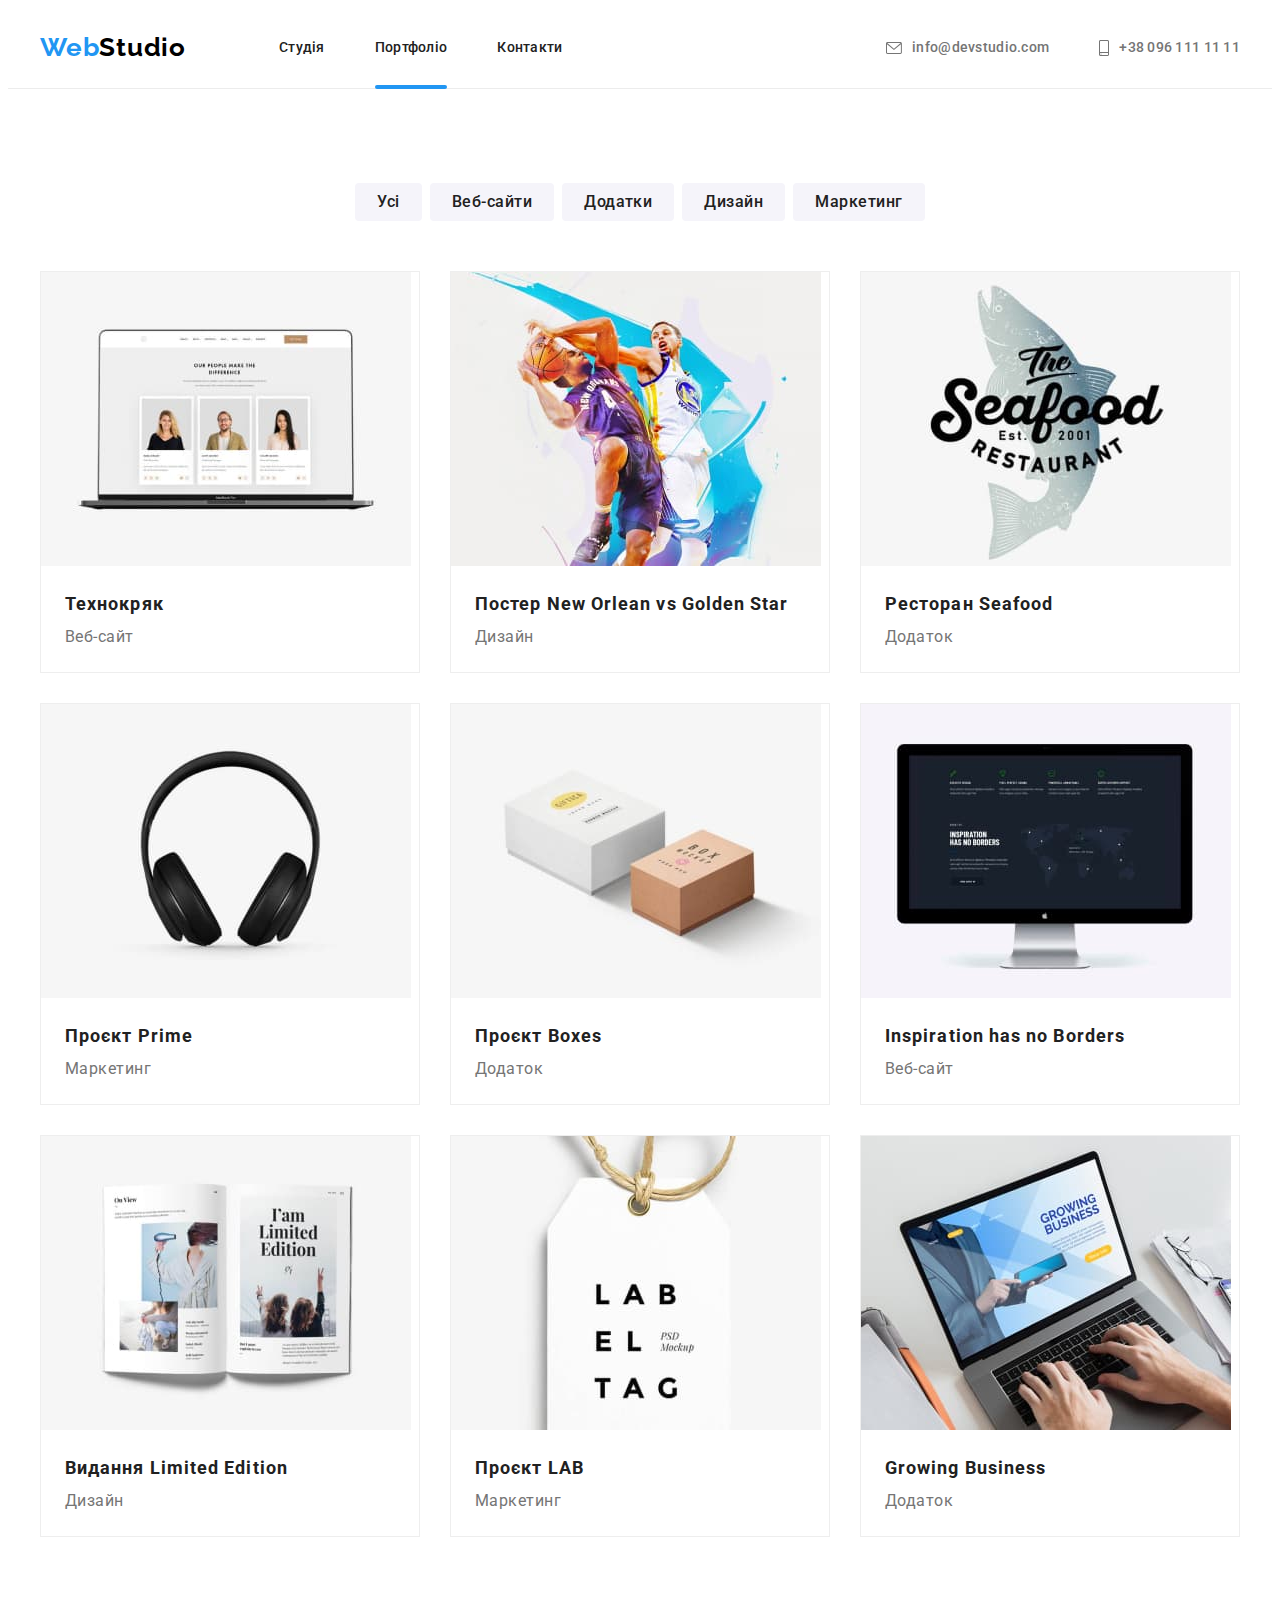
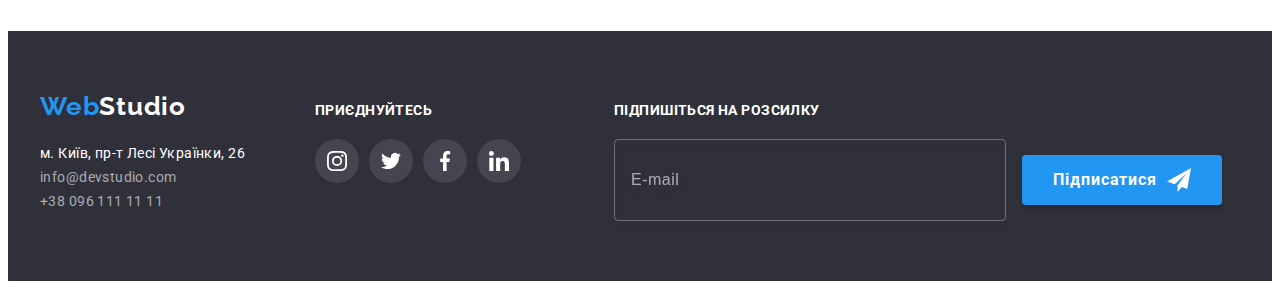
==== commit 89025540: "modal BEM" ====
--- a/portfolio.html
+++ b/portfolio.html
@@ -275,7 +275,7 @@
                     отримати вичерпні відомості про компанію чи приватну особу.
                   </p>
                 </div>
-                <div class="content">
+                <div class="gallery__content">
                   <h3 class="gallery__title">Проєкт LAB</h3>
                   <p class="gallery__text">Маркетинг</p>
                 </div>
--- a/css/styles.css
+++ b/css/styles.css
@@ -952,7 +952,13 @@
   transition: transform 250ms cubic-bezier(0.4, 0, 0.2, 1);
 }
 
-.btn-modal {
+.modal {
+  padding: 40px;
+  margin-left: auto;
+  margin-right: auto;
+}
+
+.btn-close {
   display: flex;
   align-items: center;
   justify-content: center;
@@ -1083,7 +1089,7 @@
   cursor: pointer;
 }
 
-.form-field textarea::placeholder {
+.modal__field textarea::placeholder {
   font-size: 12px;
   line-height: 1.67;
   letter-spacing: 0.01em;
@@ -1091,13 +1097,7 @@
   color: rgba(117, 117, 117, 0.5);
 }
 
-.modal {
-  padding: 40px;
-  margin-left: auto;
-  margin-right: auto;
-}
-
-.modal-title {
+.modal__title {
   font-weight: 700;
   font-size: 20px;
   line-height: 1.15;
@@ -1110,7 +1110,7 @@
   margin-bottom: 12px;
 }
 
-.form-field {
+.modal__field {
   display: flex;
   flex-direction: column;
 
@@ -1119,7 +1119,7 @@
   border: none;
 }
 
-.form-input {
+.modal__input {
   padding: 11px 12px;
   padding-top: 11px;
   padding-right: 12px;
@@ -1138,7 +1138,7 @@
   transition: border 250ms cubic-bezier(0.4, 0, 0.2, 1);
 }
 
-.modal-icon {
+.modal__icon {
   position: absolute;
   left: 12px;
   top: 50%;
@@ -1149,29 +1149,29 @@
   transition: fill 250ms cubic-bezier(0.4, 0, 0.2, 1);
 }
 
-.form-input:hover + .modal-icon,
-.form-input:focus + .modal-icon {
+.modal__input:hover + .modal__icon,
+.modal__input:focus + .modal__icon {
   fill: var(--accent-color);
 }
 
-.form-input:hover,
-.form-input:focus {
+.modal__input:hover,
+.modal__input:focus {
   border: 1px solid #2196f3;
 }
 
-.input-wrap:hover > input {
+.modal__wrap:hover > input {
   border: 1px solid #2196f3;
 }
 
-.input-wrap:hover > svg {
+.modal__wrap:hover > svg {
   fill: var(--accent-color);
 }
 
-.form-label {
+.modal__label {
   margin-bottom: 4px;
 }
 
-.contract-label {
+.cotnract__label {
   display: flex;
   align-items: center;
   font-size: 14px;
@@ -1182,7 +1182,7 @@
   color: #757575;
 }
 
-.btn-modal-send.button {
+.modal__btn.button {
   font-weight: 700;
   font-size: 16px;
   line-height: 1.88;
@@ -1204,16 +1204,16 @@
   transition: background 250ms cubic-bezier(0.4, 0, 0.2, 1);
 }
 
-.btn-modal-send.button:hover,
-.btn-modal-send.button:focus {
+.modal__btn.button:hover,
+.modal__btn.button:focus {
   background: #188ce8;
 }
 
-.contract-link {
+.cotnract__link {
   color: #2196f3;
 }
 
-.form-field label {
+.modal__field label {
   font-size: 12px;
   line-height: 1.67;
 
@@ -1222,24 +1222,24 @@
   color: #757575;
 }
 
-.form-cotnract {
+.cotnract {
   margin-top: 20px;
   margin-right: auto;
   margin-bottom: 30px;
   margin-left: 12px;
 }
 
-.form-send {
+.modal__send {
   display: flex;
   justify-content: center;
 }
 
-.input-wrap {
+.modal__wrap {
   position: relative;
   display: flex;
 }
 
-.modal-icon {
+.modal__icon {
   position: absolute;
   left: 12px;
   top: 50%;
@@ -1248,7 +1248,7 @@
 
 /*============== КАСТОМНИЙ ЧЕКБОКС ========== */
 
-.contract-label > span {
+.cotnract__label > span {
   display: flex;
   align-items: center;
   justify-content: center;
@@ -1264,7 +1264,7 @@
     border 250ms cubic-bezier(0.4, 0, 0.2, 1);
 }
 
-.input-btn:checked + .contract-label > span {
+.cotnract__checkbox:checked + .cotnract__label > span {
   background-color: var(--accent-color);
   border-color: transparent;
   fill: #ffffff;
